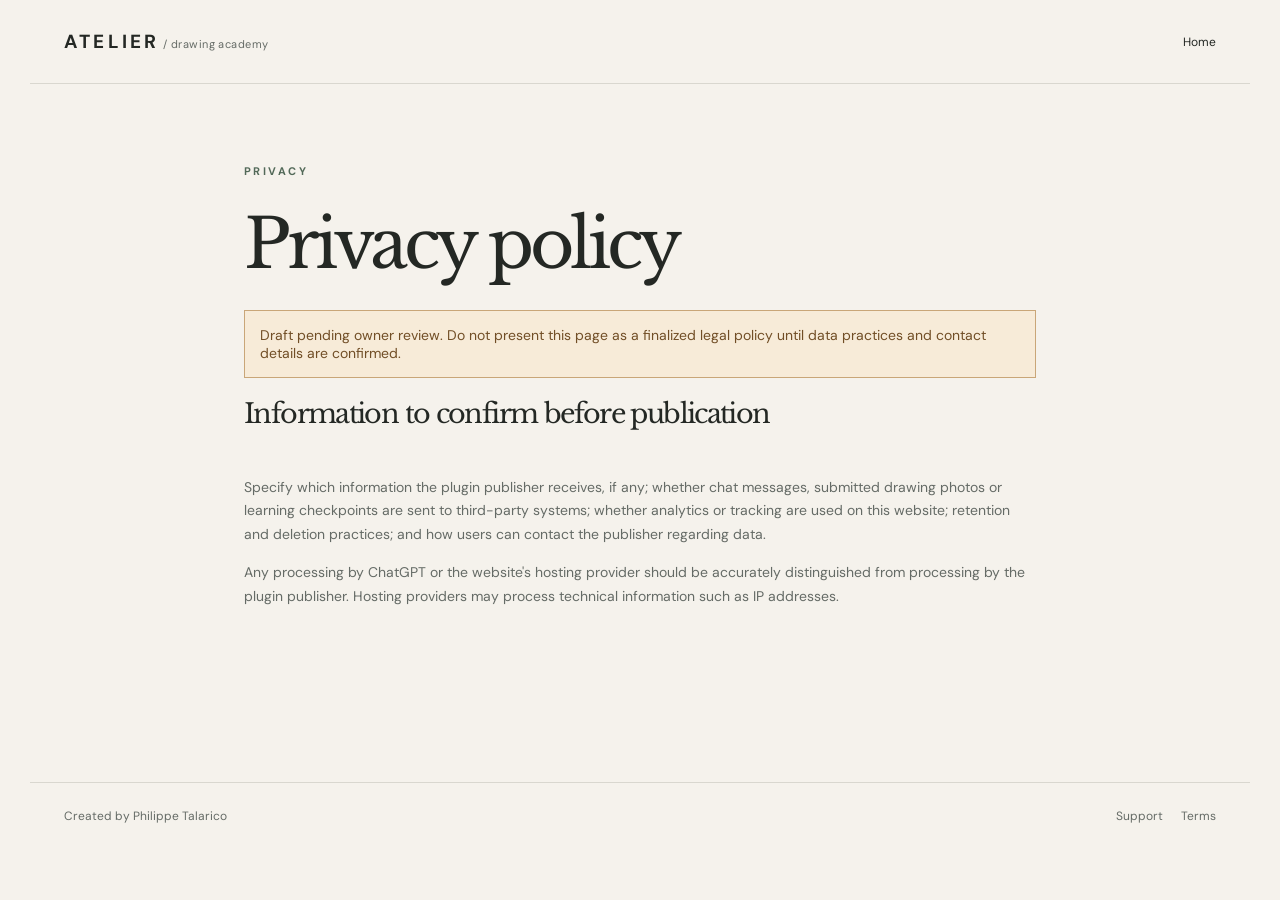
==== privacy.html @ 84f668f9 "Add files via upload" ====
<!DOCTYPE html><html lang="en"><head><meta charset="utf-8"><meta name="viewport" content="width=device-width,initial-scale=1"><title>Privacy — Atelier Drawing Academy</title><link rel="stylesheet" href="style.css"></head><body><header class="top"><a class="brand" href="index.html">ATELIER<span> / drawing academy</span></a><nav><a href="index.html">Home</a></nav></header><main class="legal"><div class="eyebrow">PRIVACY</div><h1>Privacy policy</h1><div class="draft">Draft pending owner review. Do not present this page as a finalized legal policy until data practices and contact details are confirmed.</div><h2>Information to confirm before publication</h2><p>Specify which information the plugin publisher receives, if any; whether chat messages, submitted drawing photos or learning checkpoints are sent to third-party systems; whether analytics or tracking are used on this website; retention and deletion practices; and how users can contact the publisher regarding data.</p><p>Any processing by ChatGPT or the website's hosting provider should be accurately distinguished from processing by the plugin publisher. Hosting providers may process technical information such as IP addresses.</p></main><footer><span>Created by Philippe Talarico</span><div><a href="support.html">Support</a><a href="terms.html">Terms</a></div></footer></body></html>
---- style.css ----
@import url('https://fonts.googleapis.com/css2?family=DM+Sans:wght@400;500;600;700&family=Libre+Baskerville:ital,wght@0,400;1,400&display=swap');:root{--bg:#f5f2ec;--ink:#242824;--muted:#656b66;--line:#d9d7cf;--accent:#526958}*{box-sizing:border-box}html{scroll-behavior:smooth}body{margin:0;background:var(--bg);color:var(--ink);font-family:'DM Sans',sans-serif}a{color:inherit;text-decoration:none}.top{max-width:1220px;padding:29px 34px;margin:auto;display:flex;justify-content:space-between;align-items:center;border-bottom:1px solid var(--line)}.brand{font-size:19px;font-weight:700;letter-spacing:.17em}.brand span{font-size:11px;font-weight:400;letter-spacing:.04em;color:var(--muted)}nav{display:flex;gap:28px;font-size:12px}.hero{max-width:1220px;margin:0 auto;padding:120px 34px 136px}.eyebrow{font-size:11px;letter-spacing:.22em;font-weight:700;color:var(--accent)}h1,h2{font-family:'Libre Baskerville',serif;font-weight:400;letter-spacing:-.06em}h1{font-size:clamp(57px,8.5vw,120px);line-height:1.09;margin:29px 0}h1 em{font-weight:400;color:var(--accent)}.hero>p{max-width:540px;font-size:18px;line-height:1.7;color:var(--muted)}.cta{display:inline-flex;margin-top:20px;background:var(--ink);color:white;padding:17px 21px;gap:60px;font-size:13px}.notice{font-size:12px!important;color:var(--muted)!important;margin-top:20px}.section{border-top:1px solid var(--line);padding:100px 34px;max-width:1220px;margin:0 auto}h2{font-size:clamp(37px,5vw,67px);line-height:1.2;margin:20px 0 45px}.tracks{display:grid;grid-template-columns:repeat(4,1fr);gap:14px}.tracks article{padding:25px 20px;border:1px solid var(--line);min-height:230px}.tracks b{font-size:11px;color:var(--accent)}h3{font-size:20px;line-height:1.35;margin-top:36px}.tracks p,.split p,.legal p,.legal li{color:var(--muted);line-height:1.7;font-size:14px}.split{display:grid;grid-template-columns:1fr 1fr;gap:70px}.split>div:nth-child(2){padding-top:55px}footer{max-width:1220px;margin:0 auto;padding:25px 34px 45px;border-top:1px solid var(--line);font-size:12px;color:var(--muted);display:flex;justify-content:space-between;gap:20px}footer div{display:flex;gap:18px}.legal{max-width:860px;margin:0 auto;padding:80px 34px 160px;min-height:65vh}.legal h1{font-size:clamp(38px,6vw,68px)}.legal h2{font-size:27px}.draft{padding:15px;border:1px solid #c9a678;color:#714e26;background:#f7ebd8;font-size:14px}@media(max-width:790px){.tracks{grid-template-columns:1fr 1fr}.split{grid-template-columns:1fr;gap:0}.hero{padding:85px 24px}.top,.section,footer{padding-left:24px;padding-right:24px}nav{gap:10px}}@media(max-width:490px){.tracks{grid-template-columns:1fr}.brand span{display:none}nav{font-size:11px}footer{flex-direction:column}}
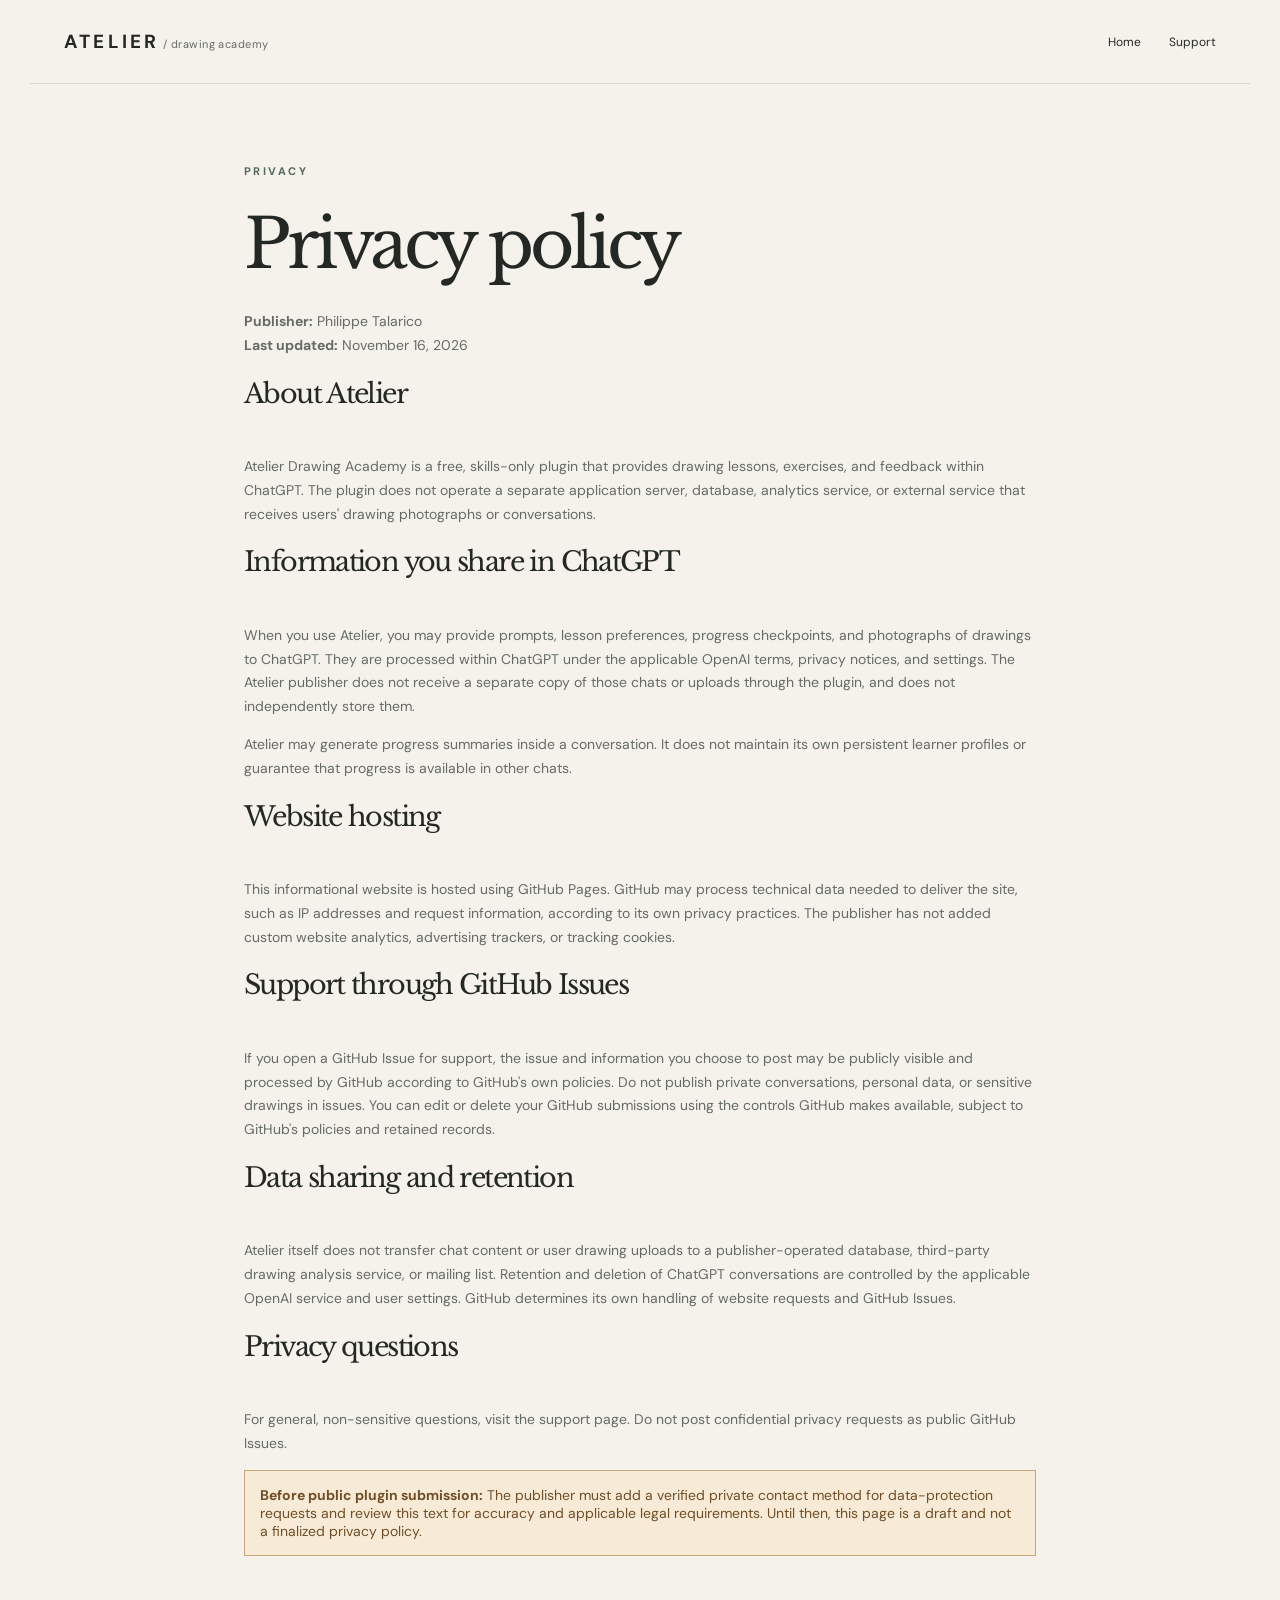
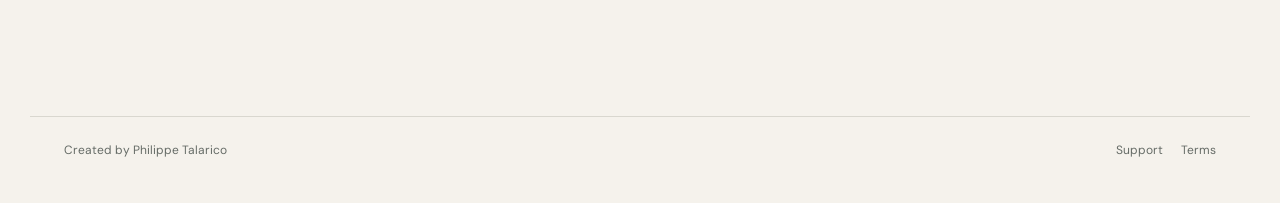
==== commit 6ecaee3d: "Update privacy.html" ====
--- a/privacy.html
+++ b/privacy.html
@@ -1 +1,33 @@
-<!DOCTYPE html><html lang="en"><head><meta charset="utf-8"><meta name="viewport" content="width=device-width,initial-scale=1"><title>Privacy — Atelier Drawing Academy</title><link rel="stylesheet" href="style.css"></head><body><header class="top"><a class="brand" href="index.html">ATELIER<span> / drawing academy</span></a><nav><a href="index.html">Home</a></nav></header><main class="legal"><div class="eyebrow">PRIVACY</div><h1>Privacy policy</h1><div class="draft">Draft pending owner review. Do not present this page as a finalized legal policy until data practices and contact details are confirmed.</div><h2>Information to confirm before publication</h2><p>Specify which information the plugin publisher receives, if any; whether chat messages, submitted drawing photos or learning checkpoints are sent to third-party systems; whether analytics or tracking are used on this website; retention and deletion practices; and how users can contact the publisher regarding data.</p><p>Any processing by ChatGPT or the website's hosting provider should be accurately distinguished from processing by the plugin publisher. Hosting providers may process technical information such as IP addresses.</p></main><footer><span>Created by Philippe Talarico</span><div><a href="support.html">Support</a><a href="terms.html">Terms</a></div></footer></body></html>
+<!DOCTYPE html>
+<html lang="en">
+<head>
+<meta charset="utf-8">
+<meta name="viewport" content="width=device-width,initial-scale=1">
+<meta name="description" content="Privacy policy for Atelier Drawing Academy, a free skills-only ChatGPT drawing tutor.">
+<title>Privacy Policy — Atelier Drawing Academy</title>
+<link rel="stylesheet" href="style.css">
+</head>
+<body>
+<header class="top"><a class="brand" href="index.html">ATELIER<span> / drawing academy</span></a><nav><a href="index.html">Home</a><a href="support.html">Support</a></nav></header>
+<main class="legal">
+<div class="eyebrow">PRIVACY</div>
+<h1>Privacy policy</h1>
+<p><strong>Publisher:</strong> Philippe Talarico<br><strong>Last updated:</strong> November 16, 2026</p>
+<h2>About Atelier</h2>
+<p>Atelier Drawing Academy is a free, skills-only plugin that provides drawing lessons, exercises, and feedback within ChatGPT. The plugin does not operate a separate application server, database, analytics service, or external service that receives users' drawing photographs or conversations.</p>
+<h2>Information you share in ChatGPT</h2>
+<p>When you use Atelier, you may provide prompts, lesson preferences, progress checkpoints, and photographs of drawings to ChatGPT. They are processed within ChatGPT under the applicable OpenAI terms, privacy notices, and settings. The Atelier publisher does not receive a separate copy of those chats or uploads through the plugin, and does not independently store them.</p>
+<p>Atelier may generate progress summaries inside a conversation. It does not maintain its own persistent learner profiles or guarantee that progress is available in other chats.</p>
+<h2>Website hosting</h2>
+<p>This informational website is hosted using GitHub Pages. GitHub may process technical data needed to deliver the site, such as IP addresses and request information, according to its own privacy practices. The publisher has not added custom website analytics, advertising trackers, or tracking cookies.</p>
+<h2>Support through GitHub Issues</h2>
+<p>If you open a GitHub Issue for support, the issue and information you choose to post may be publicly visible and processed by GitHub according to GitHub's own policies. Do not publish private conversations, personal data, or sensitive drawings in issues. You can edit or delete your GitHub submissions using the controls GitHub makes available, subject to GitHub's policies and retained records.</p>
+<h2>Data sharing and retention</h2>
+<p>Atelier itself does not transfer chat content or user drawing uploads to a publisher-operated database, third-party drawing analysis service, or mailing list. Retention and deletion of ChatGPT conversations are controlled by the applicable OpenAI service and user settings. GitHub determines its own handling of website requests and GitHub Issues.</p>
+<h2>Privacy questions</h2>
+<p>For general, non-sensitive questions, visit the <a href="support.html">support page</a>. Do not post confidential privacy requests as public GitHub Issues.</p>
+<div class="draft"><strong>Before public plugin submission:</strong> The publisher must add a verified private contact method for data-protection requests and review this text for accuracy and applicable legal requirements. Until then, this page is a draft and not a finalized privacy policy.</div>
+</main>
+<footer><span>Created by Philippe Talarico</span><div><a href="support.html">Support</a><a href="terms.html">Terms</a></div></footer>
+</body>
+</html>
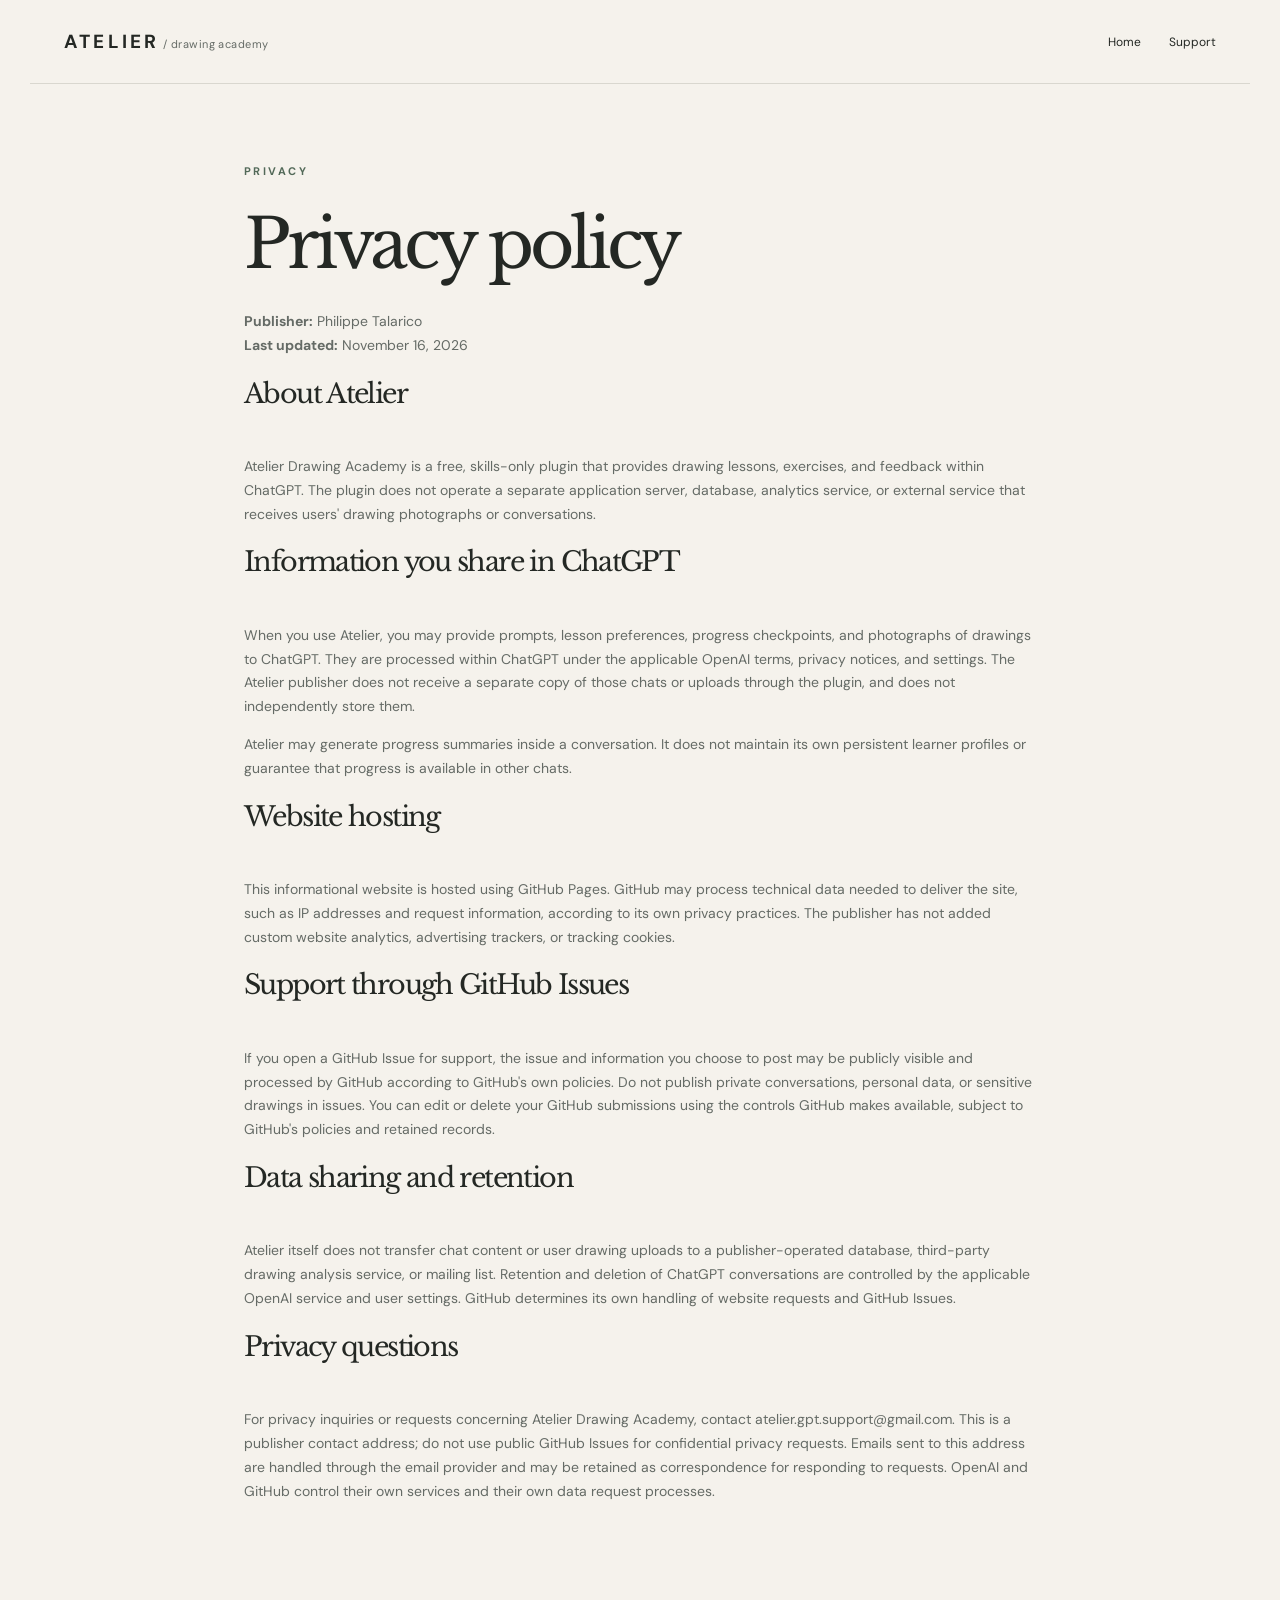
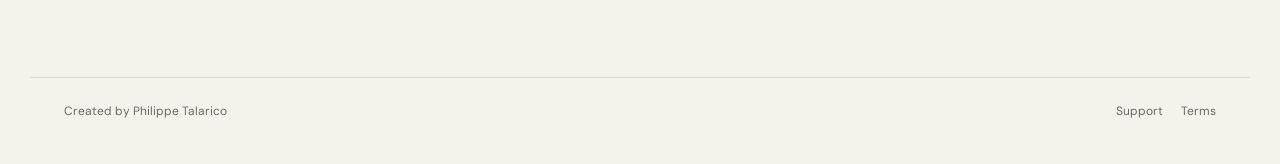
==== commit 030b2d03: "Update privacy.html" ====
--- a/privacy.html
+++ b/privacy.html
@@ -25,8 +25,7 @@
 <h2>Data sharing and retention</h2>
 <p>Atelier itself does not transfer chat content or user drawing uploads to a publisher-operated database, third-party drawing analysis service, or mailing list. Retention and deletion of ChatGPT conversations are controlled by the applicable OpenAI service and user settings. GitHub determines its own handling of website requests and GitHub Issues.</p>
 <h2>Privacy questions</h2>
-<p>For general, non-sensitive questions, visit the <a href="support.html">support page</a>. Do not post confidential privacy requests as public GitHub Issues.</p>
-<div class="draft"><strong>Before public plugin submission:</strong> The publisher must add a verified private contact method for data-protection requests and review this text for accuracy and applicable legal requirements. Until then, this page is a draft and not a finalized privacy policy.</div>
+<p>For privacy inquiries or requests concerning Atelier Drawing Academy, contact <a href="mailto:atelier.gpt.support@gmail.com">atelier.gpt.support@gmail.com</a>. This is a publisher contact address; do not use public GitHub Issues for confidential privacy requests. Emails sent to this address are handled through the email provider and may be retained as correspondence for responding to requests. OpenAI and GitHub control their own services and their own data request processes.</p>
 </main>
 <footer><span>Created by Philippe Talarico</span><div><a href="support.html">Support</a><a href="terms.html">Terms</a></div></footer>
 </body>
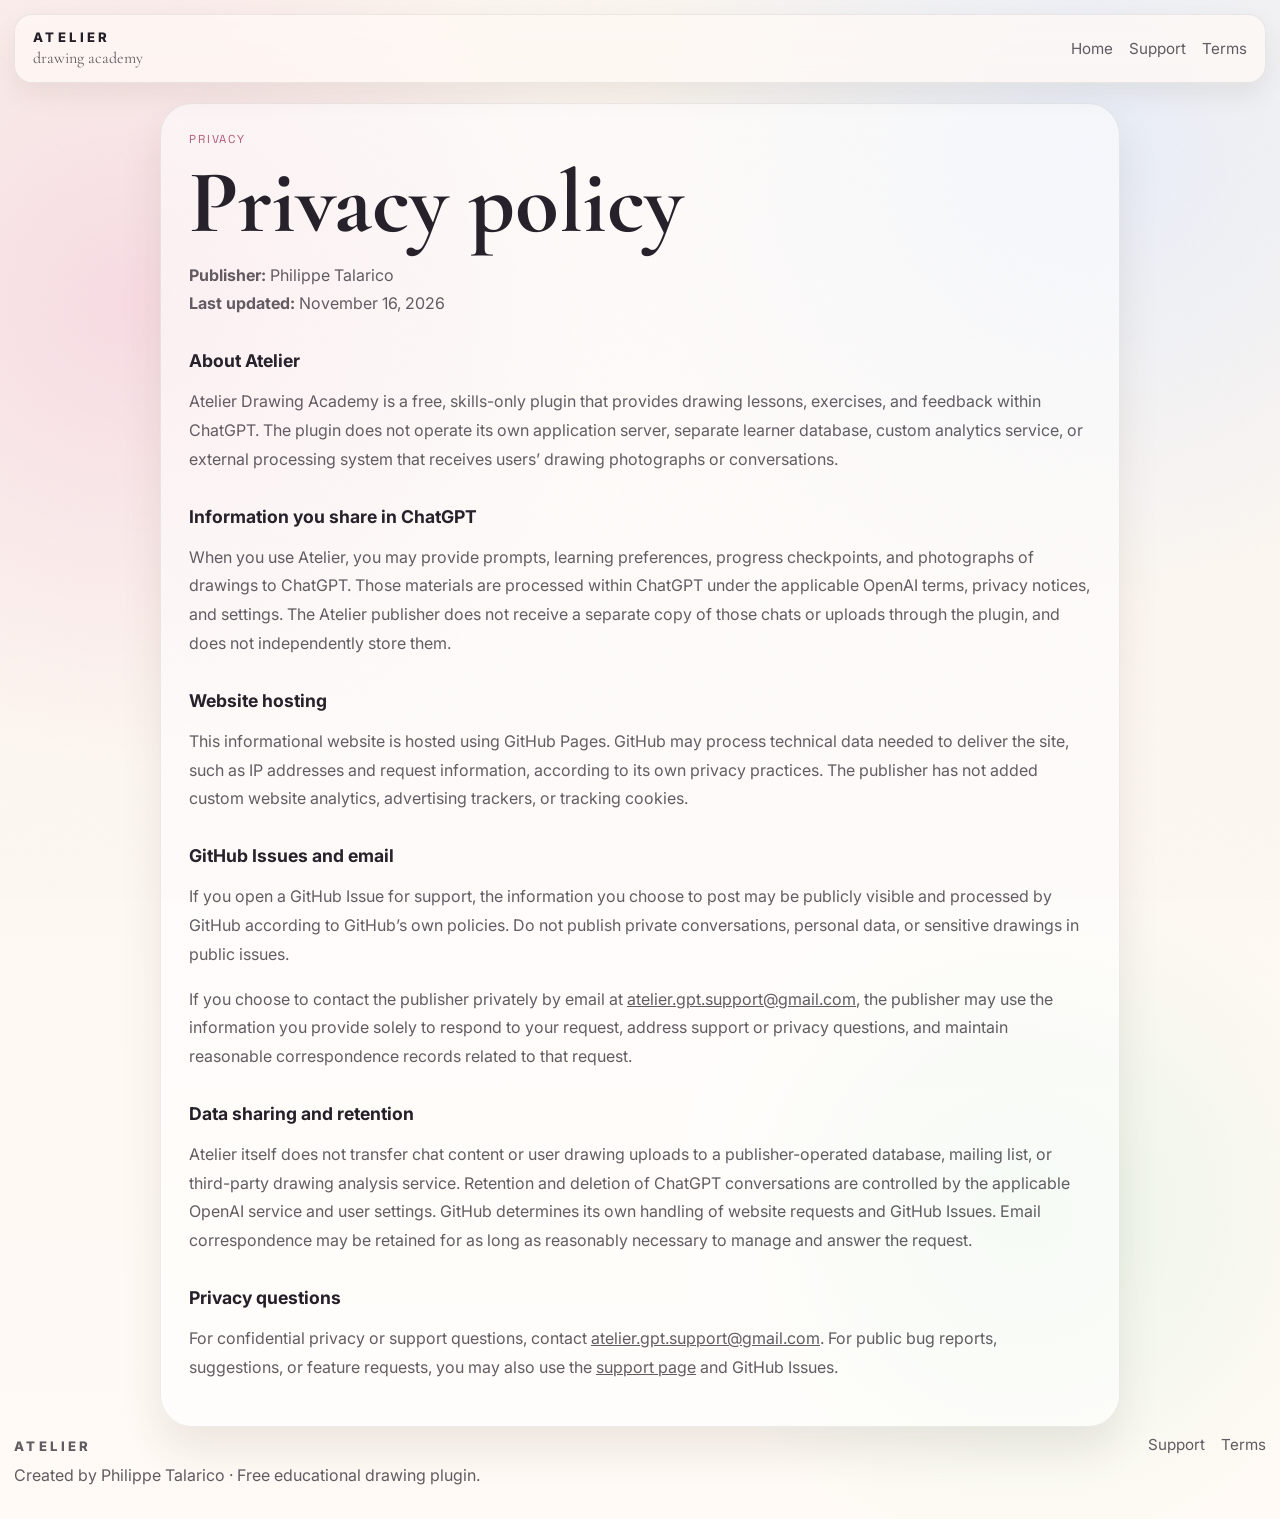
==== commit e578e3dc: "Add files via upload" ====
--- a/privacy.html
+++ b/privacy.html
@@ -1,32 +1,53 @@
 <!DOCTYPE html>
 <html lang="en">
 <head>
-<meta charset="utf-8">
-<meta name="viewport" content="width=device-width,initial-scale=1">
-<meta name="description" content="Privacy policy for Atelier Drawing Academy, a free skills-only ChatGPT drawing tutor.">
-<title>Privacy Policy — Atelier Drawing Academy</title>
-<link rel="stylesheet" href="style.css">
+  <meta charset="UTF-8" />
+  <meta name="viewport" content="width=device-width, initial-scale=1.0" />
+  <meta name="description" content="Privacy policy for Atelier Drawing Academy." />
+  <title>Privacy Policy — Atelier Drawing Academy</title>
+  <link rel="preconnect" href="https://fonts.googleapis.com">
+  <link rel="preconnect" href="https://fonts.gstatic.com" crossorigin>
+  <link href="https://fonts.googleapis.com/css2?family=Inter:wght@300;400;500;600;700;800&family=Cormorant+Garamond:wght@400;500;600;700&family=Space+Grotesk:wght@400;500;700&display=swap" rel="stylesheet">
+  <link rel="stylesheet" href="style.css" />
 </head>
-<body>
-<header class="top"><a class="brand" href="index.html">ATELIER<span> / drawing academy</span></a><nav><a href="index.html">Home</a><a href="support.html">Support</a></nav></header>
-<main class="legal">
-<div class="eyebrow">PRIVACY</div>
-<h1>Privacy policy</h1>
-<p><strong>Publisher:</strong> Philippe Talarico<br><strong>Last updated:</strong> November 16, 2026</p>
-<h2>About Atelier</h2>
-<p>Atelier Drawing Academy is a free, skills-only plugin that provides drawing lessons, exercises, and feedback within ChatGPT. The plugin does not operate a separate application server, database, analytics service, or external service that receives users' drawing photographs or conversations.</p>
-<h2>Information you share in ChatGPT</h2>
-<p>When you use Atelier, you may provide prompts, lesson preferences, progress checkpoints, and photographs of drawings to ChatGPT. They are processed within ChatGPT under the applicable OpenAI terms, privacy notices, and settings. The Atelier publisher does not receive a separate copy of those chats or uploads through the plugin, and does not independently store them.</p>
-<p>Atelier may generate progress summaries inside a conversation. It does not maintain its own persistent learner profiles or guarantee that progress is available in other chats.</p>
-<h2>Website hosting</h2>
-<p>This informational website is hosted using GitHub Pages. GitHub may process technical data needed to deliver the site, such as IP addresses and request information, according to its own privacy practices. The publisher has not added custom website analytics, advertising trackers, or tracking cookies.</p>
-<h2>Support through GitHub Issues</h2>
-<p>If you open a GitHub Issue for support, the issue and information you choose to post may be publicly visible and processed by GitHub according to GitHub's own policies. Do not publish private conversations, personal data, or sensitive drawings in issues. You can edit or delete your GitHub submissions using the controls GitHub makes available, subject to GitHub's policies and retained records.</p>
-<h2>Data sharing and retention</h2>
-<p>Atelier itself does not transfer chat content or user drawing uploads to a publisher-operated database, third-party drawing analysis service, or mailing list. Retention and deletion of ChatGPT conversations are controlled by the applicable OpenAI service and user settings. GitHub determines its own handling of website requests and GitHub Issues.</p>
-<h2>Privacy questions</h2>
-<p>For privacy inquiries or requests concerning Atelier Drawing Academy, contact <a href="mailto:atelier.gpt.support@gmail.com">atelier.gpt.support@gmail.com</a>. This is a publisher contact address; do not use public GitHub Issues for confidential privacy requests. Emails sent to this address are handled through the email provider and may be retained as correspondence for responding to requests. OpenAI and GitHub control their own services and their own data request processes.</p>
-</main>
-<footer><span>Created by Philippe Talarico</span><div><a href="support.html">Support</a><a href="terms.html">Terms</a></div></footer>
+<body class="legal-page">
+  <div class="grain"></div>
+  <header class="site-header">
+    <a class="brand" href="index.html"><span class="brand-main">ATELIER</span><span class="brand-sub">drawing academy</span></a>
+    <nav class="nav"><a href="index.html">Home</a><a href="support.html">Support</a><a href="terms.html">Terms</a></nav>
+  </header>
+
+  <main class="legal-main">
+    <article class="legal-card reveal visible">
+      <div class="eyebrow">PRIVACY</div>
+      <h1>Privacy policy</h1>
+      <p><strong>Publisher:</strong> Philippe Talarico<br><strong>Last updated:</strong> November 16, 2026</p>
+
+      <h2>About Atelier</h2>
+      <p>Atelier Drawing Academy is a free, skills-only plugin that provides drawing lessons, exercises, and feedback within ChatGPT. The plugin does not operate its own application server, separate learner database, custom analytics service, or external processing system that receives users’ drawing photographs or conversations.</p>
+
+      <h2>Information you share in ChatGPT</h2>
+      <p>When you use Atelier, you may provide prompts, learning preferences, progress checkpoints, and photographs of drawings to ChatGPT. Those materials are processed within ChatGPT under the applicable OpenAI terms, privacy notices, and settings. The Atelier publisher does not receive a separate copy of those chats or uploads through the plugin, and does not independently store them.</p>
+
+      <h2>Website hosting</h2>
+      <p>This informational website is hosted using GitHub Pages. GitHub may process technical data needed to deliver the site, such as IP addresses and request information, according to its own privacy practices. The publisher has not added custom website analytics, advertising trackers, or tracking cookies.</p>
+
+      <h2>GitHub Issues and email</h2>
+      <p>If you open a GitHub Issue for support, the information you choose to post may be publicly visible and processed by GitHub according to GitHub’s own policies. Do not publish private conversations, personal data, or sensitive drawings in public issues.</p>
+      <p>If you choose to contact the publisher privately by email at <a href="mailto:atelier.gpt.support@gmail.com">atelier.gpt.support@gmail.com</a>, the publisher may use the information you provide solely to respond to your request, address support or privacy questions, and maintain reasonable correspondence records related to that request.</p>
+
+      <h2>Data sharing and retention</h2>
+      <p>Atelier itself does not transfer chat content or user drawing uploads to a publisher-operated database, mailing list, or third-party drawing analysis service. Retention and deletion of ChatGPT conversations are controlled by the applicable OpenAI service and user settings. GitHub determines its own handling of website requests and GitHub Issues. Email correspondence may be retained for as long as reasonably necessary to manage and answer the request.</p>
+
+      <h2>Privacy questions</h2>
+      <p>For confidential privacy or support questions, contact <a href="mailto:atelier.gpt.support@gmail.com">atelier.gpt.support@gmail.com</a>. For public bug reports, suggestions, or feature requests, you may also use the <a href="support.html">support page</a> and GitHub Issues.</p>
+    </article>
+  </main>
+
+  <footer class="site-footer">
+    <div><span class="brand-main">ATELIER</span><p>Created by Philippe Talarico · Free educational drawing plugin.</p></div>
+    <nav><a href="support.html">Support</a><a href="terms.html">Terms</a></nav>
+  </footer>
+  <script src="script.js"></script>
 </body>
 </html>
--- a/style.css
+++ b/style.css
@@ -1 +1,500 @@
-@import url('https://fonts.googleapis.com/css2?family=DM+Sans:wght@400;500;600;700&family=Libre+Baskerville:ital,wght@0,400;1,400&display=swap');:root{--bg:#f5f2ec;--ink:#242824;--muted:#656b66;--line:#d9d7cf;--accent:#526958}*{box-sizing:border-box}html{scroll-behavior:smooth}body{margin:0;background:var(--bg);color:var(--ink);font-family:'DM Sans',sans-serif}a{color:inherit;text-decoration:none}.top{max-width:1220px;padding:29px 34px;margin:auto;display:flex;justify-content:space-between;align-items:center;border-bottom:1px solid var(--line)}.brand{font-size:19px;font-weight:700;letter-spacing:.17em}.brand span{font-size:11px;font-weight:400;letter-spacing:.04em;color:var(--muted)}nav{display:flex;gap:28px;font-size:12px}.hero{max-width:1220px;margin:0 auto;padding:120px 34px 136px}.eyebrow{font-size:11px;letter-spacing:.22em;font-weight:700;color:var(--accent)}h1,h2{font-family:'Libre Baskerville',serif;font-weight:400;letter-spacing:-.06em}h1{font-size:clamp(57px,8.5vw,120px);line-height:1.09;margin:29px 0}h1 em{font-weight:400;color:var(--accent)}.hero>p{max-width:540px;font-size:18px;line-height:1.7;color:var(--muted)}.cta{display:inline-flex;margin-top:20px;background:var(--ink);color:white;padding:17px 21px;gap:60px;font-size:13px}.notice{font-size:12px!important;color:var(--muted)!important;margin-top:20px}.section{border-top:1px solid var(--line);padding:100px 34px;max-width:1220px;margin:0 auto}h2{font-size:clamp(37px,5vw,67px);line-height:1.2;margin:20px 0 45px}.tracks{display:grid;grid-template-columns:repeat(4,1fr);gap:14px}.tracks article{padding:25px 20px;border:1px solid var(--line);min-height:230px}.tracks b{font-size:11px;color:var(--accent)}h3{font-size:20px;line-height:1.35;margin-top:36px}.tracks p,.split p,.legal p,.legal li{color:var(--muted);line-height:1.7;font-size:14px}.split{display:grid;grid-template-columns:1fr 1fr;gap:70px}.split>div:nth-child(2){padding-top:55px}footer{max-width:1220px;margin:0 auto;padding:25px 34px 45px;border-top:1px solid var(--line);font-size:12px;color:var(--muted);display:flex;justify-content:space-between;gap:20px}footer div{display:flex;gap:18px}.legal{max-width:860px;margin:0 auto;padding:80px 34px 160px;min-height:65vh}.legal h1{font-size:clamp(38px,6vw,68px)}.legal h2{font-size:27px}.draft{padding:15px;border:1px solid #c9a678;color:#714e26;background:#f7ebd8;font-size:14px}@media(max-width:790px){.tracks{grid-template-columns:1fr 1fr}.split{grid-template-columns:1fr;gap:0}.hero{padding:85px 24px}.top,.section,footer{padding-left:24px;padding-right:24px}nav{gap:10px}}@media(max-width:490px){.tracks{grid-template-columns:1fr}.brand span{display:none}nav{font-size:11px}footer{flex-direction:column}}
+:root {
+  --bg: #fbf5ef;
+  --bg-2: #fffaf5;
+  --ink: #241f28;
+  --muted: rgba(36, 31, 40, 0.72);
+  --line: rgba(36, 31, 40, 0.12);
+  --pink: #f6c7d7;
+  --peach: #ffd6c8;
+  --butter: #f8e8a6;
+  --mint: #d9f2df;
+  --sky: #d8e7ff;
+  --lilac: #e4ddff;
+  --cream: #fff9ee;
+  --red: #cf5d67;
+  --shadow: 0 22px 40px rgba(80, 58, 44, 0.10);
+  --shadow-soft: 0 12px 24px rgba(80, 58, 44, 0.08);
+}
+
+* { box-sizing: border-box; }
+html { scroll-behavior: smooth; }
+body {
+  margin: 0;
+  color: var(--ink);
+  background:
+    radial-gradient(circle at 10% 20%, rgba(244, 199, 215, 0.55), transparent 28%),
+    radial-gradient(circle at 85% 10%, rgba(216, 231, 255, 0.55), transparent 26%),
+    radial-gradient(circle at 80% 80%, rgba(217, 242, 223, 0.55), transparent 22%),
+    linear-gradient(180deg, var(--bg) 0%, var(--bg-2) 100%);
+  font-family: Inter, system-ui, sans-serif;
+  overflow-x: hidden;
+}
+
+a { color: inherit; }
+img { max-width: 100%; }
+
+.grain {
+  position: fixed;
+  inset: 0;
+  pointer-events: none;
+  opacity: 0.06;
+  z-index: 1;
+  background-image: url("data:image/svg+xml,%3Csvg xmlns='http://www.w3.org/2000/svg' width='160' height='160' viewBox='0 0 160 160'%3E%3Cfilter id='n'%3E%3CfeTurbulence type='fractalNoise' baseFrequency='.8' numOctaves='2' stitchTiles='stitch'/%3E%3C/filter%3E%3Crect width='160' height='160' filter='url(%23n)' opacity='.6'/%3E%3C/svg%3E");
+}
+
+.progress {
+  position: fixed;
+  top: 0;
+  left: 0;
+  height: 4px;
+  width: 0;
+  z-index: 999;
+  background: linear-gradient(90deg, #f3a6be, #c9b6ff, #9bd9cc);
+  box-shadow: 0 4px 16px rgba(243, 166, 190, 0.45);
+}
+
+.site-header,
+.site-footer,
+.hero,
+.collage-zone,
+.subject-card,
+.track-paper,
+.scrap,
+.cutout,
+.cta-sheet,
+.timeline,
+.closing-note,
+.card { position: relative; z-index: 2; }
+
+.site-header {
+  position: sticky;
+  top: 0;
+  z-index: 100;
+  display: flex;
+  align-items: center;
+  justify-content: space-between;
+  gap: 20px;
+  width: min(1320px, calc(100% - 28px));
+  margin: 14px auto 0;
+  padding: 16px 18px;
+  background: rgba(255,250,245,0.72);
+  backdrop-filter: blur(12px);
+  border: 1px solid rgba(36, 31, 40, 0.08);
+  border-radius: 18px;
+  box-shadow: var(--shadow-soft);
+}
+.brand {
+  text-decoration: none;
+  display: flex;
+  flex-direction: column;
+  line-height: 1;
+}
+.brand-main {
+  letter-spacing: 0.26em;
+  text-transform: uppercase;
+  font-size: 0.82rem;
+  font-weight: 800;
+}
+.brand-sub {
+  margin-top: 6px;
+  font-family: "Cormorant Garamond", serif;
+  font-size: 1rem;
+  color: var(--muted);
+}
+.nav {
+  display: flex;
+  flex-wrap: wrap;
+  gap: 16px;
+}
+.nav a, .site-footer a {
+  text-decoration: none;
+  color: var(--muted);
+  font-size: 0.95rem;
+}
+.nav a:hover, .site-footer a:hover { color: var(--ink); }
+
+.site-main {
+  width: min(1320px, calc(100% - 28px));
+  margin: 12px auto 0;
+}
+.canvas,
+.collage-zone {
+  margin-bottom: 26px;
+  border-radius: 34px;
+}
+.hero {
+  min-height: calc(100vh - 100px);
+  overflow: hidden;
+  background: rgba(255,255,255,0.42);
+  border: 1px solid rgba(36,31,40,0.08);
+  box-shadow: var(--shadow);
+  padding: 2rem;
+}
+.hero-layout {
+  display: grid;
+  grid-template-columns: minmax(0, 1.05fr) minmax(320px, 0.95fr);
+  gap: 20px;
+  min-height: calc(100vh - 160px);
+  align-items: center;
+}
+.hero-copy {
+  padding: 2rem 1rem 2rem 1.2rem;
+}
+.eyebrow, .mini-top, .label {
+  font-family: "Space Grotesk", sans-serif;
+  text-transform: uppercase;
+  letter-spacing: 0.16em;
+  font-size: 0.72rem;
+}
+.eyebrow { color: #b1597b; margin-bottom: 16px; }
+.hero h1, .cutout h2, .section-title h2, .timeline h2, .cta-sheet h2 {
+  margin: 0;
+  font-family: "Cormorant Garamond", serif;
+  line-height: 0.9;
+  font-weight: 600;
+  letter-spacing: -0.04em;
+}
+.hero h1 {
+  font-size: clamp(4rem, 9vw, 8rem);
+  max-width: 8.4ch;
+}
+.hero h1 span { color: #b96ca1; }
+.lead, .scrap p, .track-paper p, .subject-card p, .timeline li span, .closing-note p, .cta-sheet p {
+  color: var(--muted);
+  line-height: 1.75;
+}
+.lead {
+  max-width: 640px;
+  font-size: 1.08rem;
+  margin: 1.2rem 0 1.5rem;
+}
+.hero-actions {
+  display: flex;
+  gap: 12px;
+  flex-wrap: wrap;
+}
+.button {
+  text-decoration: none;
+  display: inline-flex;
+  align-items: center;
+  justify-content: center;
+  padding: 14px 20px;
+  border-radius: 999px;
+  font-weight: 700;
+  transition: transform .18s ease;
+}
+.button:hover { transform: translateY(-2px); }
+.button.solid {
+  background: linear-gradient(90deg, #f5a9c1, #f3d0ac);
+  box-shadow: 0 10px 20px rgba(245, 169, 193, 0.24);
+}
+.button.ghost, .button.secondary {
+  border: 1px solid rgba(36, 31, 40, 0.14);
+  background: rgba(255,255,255,0.6);
+}
+.tiny-note { font-size: 0.92rem; color: rgba(36,31,40,0.58); margin-top: 1rem; max-width: 520px; }
+
+.hero-collage {
+  min-height: 660px;
+  position: relative;
+}
+.card {
+  position: absolute;
+  padding: 1.25rem;
+  box-shadow: var(--shadow);
+  transition: transform .25s ease;
+}
+.sticker { width: 280px; top: 40px; left: 40px; transform: rotate(-8deg); border-radius: 26px; }
+.polaroid {
+  width: 290px;
+  top: 170px;
+  right: 70px;
+  transform: rotate(6deg);
+  background: white;
+  border-radius: 8px;
+  padding: 16px 16px 22px;
+}
+.note { width: 240px; bottom: 65px; left: 95px; transform: rotate(8deg); border-radius: 18px; }
+.pink { background: var(--pink); }
+.blue { background: var(--sky); }
+.cream { background: #fffef9; }
+.card h3 { margin: 10px 0 8px; font-size: 1.6rem; font-family: "Cormorant Garamond", serif; line-height: 1; }
+.card p { margin: 0; color: rgba(36,31,40,.72); line-height: 1.6; }
+.tape {
+  position: absolute;
+  background: rgba(255, 237, 187, 0.65);
+  border: 1px solid rgba(36,31,40,0.05);
+  box-shadow: var(--shadow-soft);
+}
+.tape-a { width: 90px; height: 28px; top: 26px; left: 120px; transform: rotate(7deg); }
+.tape-b { width: 82px; height: 28px; bottom: 38px; left: 210px; transform: rotate(-11deg); }
+.drawing-icon {
+  height: 250px;
+  border-radius: 4px;
+  background: linear-gradient(180deg, #fffdf8 0%, #f4efe4 100%);
+  position: relative;
+  overflow: hidden;
+}
+.drawing-icon::before,
+.drawing-icon::after {
+  content: "";
+  position: absolute;
+  border: 3px solid rgba(36,31,40,0.72);
+  border-radius: 50%;
+}
+.drawing-icon.mushroom::before { width: 130px; height: 80px; top: 54px; left: 76px; border-bottom-color: transparent; }
+.drawing-icon.mushroom::after { width: 36px; height: 110px; top: 104px; left: 122px; border-radius: 30px; }
+.drawing-icon.mushroom { background-image: linear-gradient(transparent 0 78%, rgba(36,31,40,0.06) 78% 79%, transparent 79%); }
+.polaroid p { margin-top: 14px; font-size: 0.95rem; }
+
+.blob, .scribble, .paper {
+  position: absolute;
+  pointer-events: none;
+}
+.blob {
+  filter: blur(2px);
+  opacity: 0.82;
+}
+.blob-a { width: 260px; height: 240px; right: 4%; top: 8%; background: var(--mint); border-radius: 58% 42% 48% 52% / 41% 59% 39% 61%; }
+.blob-b { width: 200px; height: 180px; left: 4%; bottom: 12%; background: var(--lilac); border-radius: 37% 63% 42% 58% / 46% 46% 54% 54%; }
+.blob-c { width: 140px; height: 140px; left: 46%; top: 8%; background: rgba(248, 232, 166, 0.95); border-radius: 44% 56% 70% 30% / 49% 38% 62% 51%; }
+.scribble {
+  width: 180px;
+  height: 120px;
+  background-repeat: no-repeat;
+  background-size: contain;
+  opacity: 0.55;
+}
+.scribble-a {
+  top: 20%;
+  left: 48%;
+  background-image: url("data:image/svg+xml,%3Csvg xmlns='http://www.w3.org/2000/svg' width='180' height='120' viewBox='0 0 180 120'%3E%3Cpath d='M8 82 C26 35, 58 25, 84 58 S138 108, 172 30' fill='none' stroke='%23241f28' stroke-width='3.2' stroke-linecap='round'/%3E%3C/svg%3E");
+}
+.scribble-b {
+  bottom: 10%;
+  right: 18%;
+  background-image: url("data:image/svg+xml,%3Csvg xmlns='http://www.w3.org/2000/svg' width='180' height='120' viewBox='0 0 180 120'%3E%3Cpath d='M12 28 C40 98, 98 8, 162 92' fill='none' stroke='%23cf5d67' stroke-width='2.8' stroke-linecap='round'/%3E%3C/svg%3E");
+}
+.paper {
+  background: rgba(255,255,255,0.55);
+  box-shadow: var(--shadow-soft);
+  border: 1px solid rgba(36,31,40,0.06);
+}
+.paper-a { width: 180px; height: 240px; left: 53%; top: 40%; transform: rotate(-7deg); }
+.paper-b { width: 140px; height: 100px; left: 10%; top: 16%; transform: rotate(12deg); background: rgba(248, 232, 166, 0.55); }
+.paper-c { width: 210px; height: 120px; right: 18%; bottom: 16%; transform: rotate(-5deg); background: rgba(244, 199, 215, 0.48); }
+
+.collage-zone {
+  padding: 24px;
+  background: rgba(255,255,255,0.36);
+  border: 1px solid rgba(36,31,40,0.06);
+  box-shadow: var(--shadow-soft);
+}
+.manifesto {
+  display: grid;
+  grid-template-columns: 1.2fr .8fr .8fr;
+  gap: 18px;
+  align-items: start;
+}
+.cutout, .scrap, .track-paper, .subject-card, .timeline, .closing-note, .cta-sheet {
+  box-shadow: var(--shadow-soft);
+}
+.cutout {
+  grid-row: span 2;
+  background: white;
+  padding: 28px;
+  min-height: 360px;
+  clip-path: polygon(2% 6%, 10% 1%, 22% 4%, 32% 0, 47% 5%, 61% 2%, 78% 7%, 95% 2%, 98% 13%, 99% 28%, 95% 42%, 100% 57%, 96% 77%, 98% 92%, 84% 98%, 63% 95%, 50% 100%, 37% 96%, 23% 99%, 8% 94%, 0 82%, 4% 63%, 0 45%, 5% 22%);
+}
+.cutout h2 {
+  font-size: clamp(2.2rem, 5vw, 4.6rem);
+  max-width: 10ch;
+}
+.mini-top { color: #b96ca1; margin-bottom: 14px; }
+.scrap {
+  padding: 20px;
+  background: var(--cream);
+  border-radius: 20px 24px 16px 22px;
+  transform: rotate(-2deg);
+}
+.scrap.lilac { background: var(--lilac); }
+.scrap.peach { background: var(--peach); }
+
+.section-title { margin-bottom: 20px; }
+.section-title h2 { font-size: clamp(2.4rem, 6vw, 5rem); max-width: 11ch; }
+.align-left h2 { max-width: 9ch; }
+.track-flow {
+  display: grid;
+  grid-template-columns: repeat(12, 1fr);
+  gap: 16px;
+  align-items: start;
+}
+.track-paper {
+  padding: 20px;
+  border-radius: 20px;
+  min-height: 220px;
+}
+.track-paper:nth-child(1) { grid-column: 1 / span 4; margin-top: 24px; }
+.track-paper:nth-child(2) { grid-column: 5 / span 3; }
+.track-paper:nth-child(3) { grid-column: 8 / span 5; margin-top: 18px; }
+.track-paper:nth-child(4) { grid-column: 3 / span 6; margin-top: -14px; }
+.weight {
+  display: inline-block;
+  font-family: "Cormorant Garamond", serif;
+  font-size: 2rem;
+  color: #b1597b;
+  margin-bottom: 10px;
+}
+.track-paper h3, .subject-card h3 {
+  margin: 0 0 10px;
+  font-family: "Cormorant Garamond", serif;
+  font-size: 2rem;
+  line-height: 0.98;
+}
+.butter { background: var(--butter); }
+.blush { background: var(--pink); }
+.mint { background: var(--mint); }
+.sky { background: var(--sky); }
+
+.floating-board {
+  display: grid;
+  grid-template-columns: repeat(12, 1fr);
+  gap: 14px;
+  min-height: 430px;
+}
+.subject-card {
+  padding: 20px;
+  background: white;
+  border-radius: 20px;
+}
+.subject-card span {
+  display: inline-block;
+  color: #b96ca1;
+  margin-bottom: 10px;
+  text-transform: uppercase;
+  letter-spacing: .14em;
+  font-size: .75rem;
+}
+.subject-card:nth-child(1) { grid-column: 1 / span 4; align-self: start; transform: rotate(-2deg); background: var(--cream); }
+.subject-card:nth-child(2) { grid-column: 5 / span 4; align-self: center; transform: rotate(3deg); background: var(--sky); }
+.subject-card:nth-child(3) { grid-column: 9 / span 4; align-self: start; transform: rotate(-4deg); background: var(--mint); }
+.subject-card:nth-child(4) { grid-column: 3 / span 7; align-self: end; transform: rotate(2deg); background: var(--pink); }
+.subject-card.tall { min-height: 260px; }
+.subject-card.wide { min-height: 180px; }
+
+.ritual {
+  display: grid;
+  grid-template-columns: 1.1fr .9fr;
+  gap: 18px;
+  align-items: start;
+}
+.timeline, .closing-note, .cta-sheet {
+  background: white;
+  border-radius: 24px;
+  padding: 24px;
+}
+.timeline h2, .cta-sheet h2 { font-size: clamp(2.6rem, 6vw, 4.8rem); max-width: 8ch; }
+.timeline ol {
+  list-style: none;
+  padding: 0;
+  margin: 24px 0 0;
+  display: grid;
+  gap: 12px;
+}
+.timeline li {
+  display: flex;
+  justify-content: space-between;
+  gap: 12px;
+  padding: 14px 0;
+  border-bottom: 1px dashed rgba(36,31,40,0.14);
+}
+.timeline li:last-child { border-bottom: 0; }
+.timeline li strong {
+  font-size: 0.92rem;
+  text-transform: uppercase;
+  letter-spacing: 0.1em;
+}
+.closing-note {
+  background: var(--lilac);
+  transform: rotate(2deg);
+}
+.final-cta .cta-sheet {
+  display: flex;
+  align-items: center;
+  justify-content: space-between;
+  gap: 24px;
+  background: linear-gradient(135deg, rgba(255,255,255,0.86), rgba(248,232,166,0.72));
+}
+
+.site-footer {
+  width: min(1320px, calc(100% - 28px));
+  margin: 0 auto 34px;
+  padding: 8px 0 0;
+  display: flex;
+  justify-content: space-between;
+  gap: 20px;
+  color: var(--muted);
+}
+.site-footer p { margin: 10px 0 0; }
+.site-footer nav { display: flex; gap: 16px; flex-wrap: wrap; }
+
+.legal-page .site-main,
+.legal-main {
+  width: min(960px, calc(100% - 28px));
+  margin: 20px auto 0;
+}
+.legal-card {
+  background: rgba(255,255,255,0.58);
+  border: 1px solid rgba(36,31,40,0.08);
+  box-shadow: var(--shadow);
+  border-radius: 32px;
+  padding: 28px;
+}
+.legal-card h1 {
+  margin: 0 0 12px;
+  font-family: "Cormorant Garamond", serif;
+  font-size: clamp(3rem, 7vw, 5.6rem);
+  line-height: .92;
+}
+.legal-card h2 {
+  margin-top: 2rem;
+  font-size: 1.1rem;
+}
+.legal-card p, .legal-card li {
+  color: var(--muted);
+  line-height: 1.8;
+}
+.notice-box {
+  background: rgba(255, 255, 255, 0.72);
+  border: 1px dashed rgba(36,31,40,0.18);
+  border-radius: 18px;
+  padding: 16px 18px;
+}
+
+.reveal { opacity: 0; transform: translateY(24px); transition: opacity .8s ease, transform .8s ease; }
+.reveal.visible { opacity: 1; transform: translateY(0); }
+.tilt { transition: transform .22s ease; transform-origin: center; }
+
+@media (max-width: 1150px) {
+  .hero-layout,
+  .manifesto,
+  .ritual,
+  .final-cta .cta-sheet { grid-template-columns: 1fr; }
+  .hero-collage { min-height: 520px; }
+  .track-flow, .floating-board { grid-template-columns: 1fr 1fr; min-height: auto; }
+  .track-paper, .subject-card { grid-column: auto !important; margin-top: 0 !important; transform: none !important; }
+}
+
+@media (max-width: 760px) {
+  .site-header, .site-footer, .hero-actions, .nav { flex-direction: column; align-items: flex-start; }
+  .site-main, .site-footer, .site-header, .legal-main { width: min(100%, calc(100% - 16px)); }
+  .hero { padding: 1rem; }
+  .hero-copy { padding: 1rem .2rem; }
+  .hero-collage { min-height: 460px; }
+  .sticker { left: 10px; width: 220px; }
+  .polaroid { right: 14px; width: 210px; top: 140px; }
+  .note { left: 42px; bottom: 20px; width: 200px; }
+  .track-flow, .floating-board { grid-template-columns: 1fr; }
+  .hero h1 { max-width: 100%; }
+  .section-title h2, .cutout h2, .timeline h2, .cta-sheet h2 { max-width: 100%; }
+}
